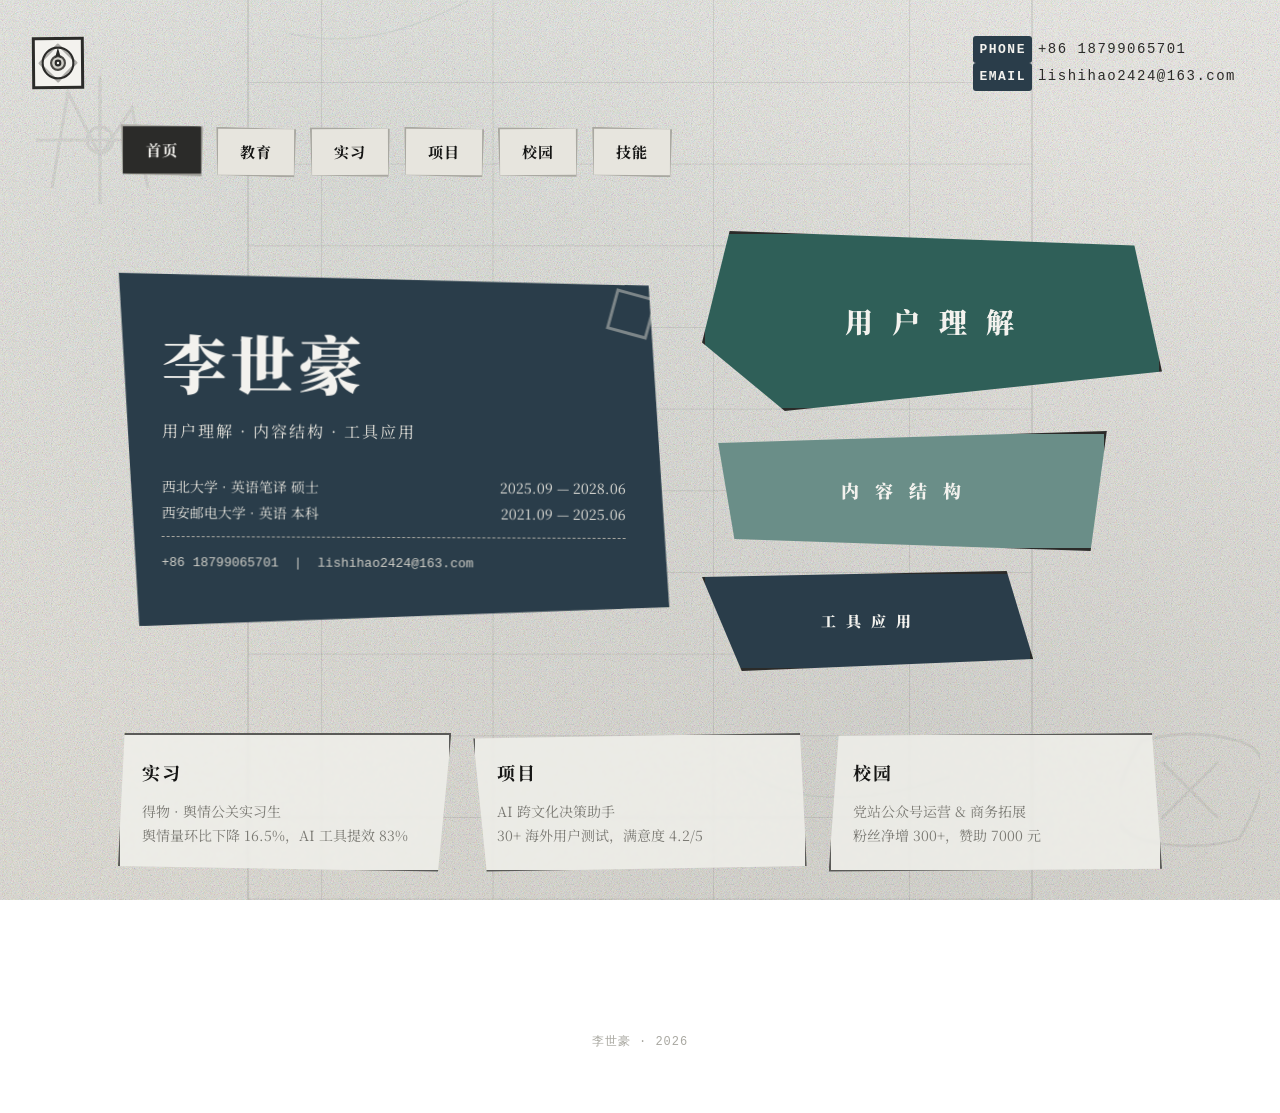
==== index.html @ bf271e4d "更新简历内容：新增得物实习、改进AI项目板块、更新校园经历与技能" ====
﻿<!DOCTYPE html>
<html lang="zh-CN">
<head>
<meta charset="UTF-8">
<meta name="viewport" content="width=device-width, initial-scale=1.0">
<title>李世豪 — 个人主页</title>
<link rel="stylesheet" href="style.css">
</head>
<body>

<!-- 象形文字背景装饰 -->
<svg class="petroglyph-deco top-left" viewBox="0 0 100 100" fill="none" stroke="currentColor" stroke-width="2">
  <path d="M20,80 L30,20 L50,60 L70,30 L80,80" />
  <circle cx="50" cy="50" r="8" />
  <path d="M10,50 L90,50 M50,10 L50,90" />
</svg>
<svg class="petroglyph-deco bottom-right" viewBox="0 0 100 100" fill="none" stroke="currentColor" stroke-width="2">
  <path d="M15,15 Q50,5 85,15 T85,85 Q50,95 15,85 T15,15" />
  <path d="M30,30 L70,70 M70,30 L30,70" />
</svg>

<header class="site-header anim-drift">
  <div class="glyph-mark" title="象形记号" aria-label="eye mark">
    <svg class="eye-mark" viewBox="0 0 52 52" role="img" aria-hidden="true">
      <path d="M26 2 L50 26 L26 50 L2 26 Z" opacity="0.35" />
      <circle cx="26" cy="26" r="20" />
      <g class="eye-follow">
        <circle cx="26" cy="26" r="9" fill="var(--stone-300)" />
        <circle class="pupil" cx="26" cy="26" r="4" fill="var(--stone-700)" />
        <path class="pointer" d="M26 6 L22 20 L26 17 L30 20 Z" />
      </g>
      <circle cx="26" cy="26" r="3" fill="var(--stone-100)" />
    </svg>
  </div>
  <div class="header-contact">
    <div class="hc-row">
      <span class="hc-label">PHONE</span>
      <span class="hc-value" data-copy="+8618799065701">+86 18799065701</span>
    </div>
    <div class="hc-row">
      <span class="hc-label">EMAIL</span>
      <span class="hc-value" data-copy="lishihao2424@163.com">lishihao2424@163.com</span>
    </div>
  </div>
</header>

<div class="page-wrap">
  <nav class="cut-nav">
    <a href="index.html" class="active">首页</a>
    <a href="education.html">教育</a>
    <a href="internship.html">实习</a>
    <a href="projects.html">项目</a>
    <a href="campus.html">校园</a>
    <a href="skills.html">技能</a>
  </nav>

  <section class="hero-block">
    <div class="hero-stone anim-drift-1">
      <h1>李世豪</h1>
      <p class="subtitle">用户理解 · 内容结构 · 工具应用</p>
      <p style="font-size:14px; line-height:1.9; color:var(--stone-200); max-width:520px;">
        <span style="display:flex; justify-content:space-between; gap:16px;">
          <span>西北大学 · 英语笔译 硕士</span>
          <span style="white-space:nowrap;">2025.09 — 2028.06</span>
        </span>
        <span style="display:flex; justify-content:space-between; gap:16px;">
          <span>西安邮电大学 · 英语 本科</span>
          <span style="white-space:nowrap;">2021.09 — 2025.06</span>
        </span>
      </p>
     <div class="contact-strip">
        +86 18799065701 &nbsp;|&nbsp; lishihao2424@163.com
      </div>
    </div>

    <div class="hero-cutouts">
      <div class="cut-figure">用 户 理 解</div>
      <div class="cut-figure small">内 容 结 构</div>
      <div class="cut-figure indigo">工 具 应 用</div>
    </div>
  </section>

  <!-- 概览卡片矩阵 -->
  <div style="display:grid; grid-template-columns: repeat(auto-fill, minmax(260px, 1fr)); gap:22px; margin-bottom:40px;">
    <div class="cut-panel cut-2 anim-drift-3">
      <div style="padding:22px;">
        <h3 style="font-size:18px; margin-bottom:10px; letter-spacing:2px;">实习</h3>
        <p style="font-size:14px; color:var(--stone-500);">得物 · 舆情公关实习生<br>舆情量环比下降 16.5%，AI 工具提效 83%</p>
      </div>
    </div>
    <div class="cut-panel cut-3 anim-drift-4">
      <div style="padding:22px;">
        <h3 style="font-size:18px; margin-bottom:10px; letter-spacing:2px;">项目</h3>
        <p style="font-size:14px; color:var(--stone-500);">AI 跨文化决策助手<br>30+ 海外用户测试，满意度 4.2/5</p>
      </div>
    </div>
    <div class="cut-panel cut-4 anim-drift-5">
      <div style="padding:22px;">
        <h3 style="font-size:18px; margin-bottom:10px; letter-spacing:2px;">校园</h3>
        <p style="font-size:14px; color:var(--stone-500);">党站公众号运营 & 商务拓展<br>粉丝净增 300+，赞助 7000 元</p>
      </div>
    </div>
  </div>
</div>

<footer class="site-footer">
  李世豪 · 2026
</footer>

<script src="script.js"></script>
</body>
</html>
---- style.css ----
/* ============================================================
   Matisse Cut-Out & Petroglyph System — 李世豪个人网站
   ============================================================ */

/* ── 字体与根变量 ── */
@import url('https://fonts.googleapis.com/css2?family=Noto+Serif+SC:wght@400;700;900&display=swap');

:root {
  /* 冷灰档案纸画廊色调 */
  --stone-100: #f3f2ee;
  --stone-200: #e7e5de;
  --stone-300: #d0cfc8;
  --stone-400: #a9a8a1;
  --stone-500: #7b7a74;
  --stone-600: #4b4a46;
  --stone-700: #2b2b29;
  --stone-800: #161615;

  /* 旧照片/印刷点缀 */
  --cut-terracotta: #2f5f58;
  --cut-ochre:     #6a8e88;
  --cut-sap:       #2a3f36;
  --cut-indigo:    #2a3d4a;
  --cut-ink:       #161615;

  --font-serif: 'Noto Serif SC', 'STSong', 'Songti SC', 'SimSun', Georgia, serif;
  --font-mono:  'Courier New', Courier, monospace;
}

* {
  margin: 0;
  padding: 0;
  box-sizing: border-box;
}

html {
  scroll-behavior: auto; /* 禁用平滑滚动，保留手工跳跃感 */
}

body {
  font-family: var(--font-serif);
  background: radial-gradient(ellipse at 30% 20%, rgba(47,95,88,0.06) 0%, transparent 55%),
              radial-gradient(ellipse at 70% 80%, rgba(42,61,74,0.06) 0%, transparent 60%),
              linear-gradient(180deg, var(--stone-100) 0%, var(--stone-200) 100%);
  background-attachment: fixed;
  color: var(--stone-800);
  line-height: 1.75;
  min-height: 100vh;
  overflow-x: hidden;
  position: relative;
}

/* 木纹波浪纹理层 */
body::before {
  content: '';
  position: fixed;
  inset: 0;
  z-index: -1;
  opacity: 0.55;
  background-image: url("data:image/svg+xml,%3Csvg viewBox='0 0 200 200' xmlns='http://www.w3.org/2000/svg'%3E%3Cfilter id='noise'%3E%3CfeTurbulence type='fractalNoise' baseFrequency='0.9' numOctaves='4' stitchTiles='stitch'/%3E%3C/filter%3E%3Crect width='100%25' height='100%25' filter='url(%23noise)'/%3E%3C/svg%3E");
  background-size: 160px 160px;
  pointer-events: none;
  mix-blend-mode: multiply;
}

body::after {
  content: '';
  position: fixed;
  inset: 0;
  z-index: -1;
  opacity: 0.65;
  background-image: url("data:image/svg+xml,%3Csvg xmlns='http://www.w3.org/2000/svg' width='1200' height='1600' viewBox='0 0 1200 1600'%3E%3Cg fill='none' stroke='%23161615' stroke-opacity='0.16'%3E%3Crect x='120' y='180' width='960' height='1240' stroke-width='2'/%3E%3Cpath d='M120 320H1080M120 420H1080M120 520H1080M120 620H1080M120 720H1080M120 820H1080M120 920H1080M120 1020H1080M120 1120H1080M120 1220H1080M120 1320H1080' stroke-width='1'/%3E%3Cpath d='M210 180V1420M420 180V1420M690 180V1420M930 180V1420' stroke-width='1'/%3E%3C/g%3E%3Cg fill='none' stroke='%232f5f58' stroke-opacity='0.10' stroke-width='2'%3E%3Cpath d='M170 260c90 20 160-10 220-40'/%3E%3Cpath d='M720 1160c60 40 140 50 260 10'/%3E%3C/g%3E%3C/svg%3E");
  background-size: min(86vw, 980px) auto;
  background-repeat: no-repeat;
  background-position: 50% 44%;
  backdrop-filter: blur(0.6px) saturate(0.95);
  pointer-events: none;
}

/* ============================================================
   1. 剪纸形状工具类
   ============================================================ */

/* 基础剪纸面板 — 不规则多边形 */
.cut-panel {
  background: rgba(243,242,238,0.78);
  color: var(--stone-800);
  border: 2px solid rgba(22,22,21,0.68);
  backdrop-filter: blur(1.4px);
  position: relative;
  transform: rotate(-0.35deg);
  transition: transform 0.45s cubic-bezier(0.34, 1.56, 0.64, 1),
              box-shadow 0.45s ease;
}

.cut-panel:hover {
  transform: translateY(-3px) scale(1.02);
  box-shadow: 3px 4px 0 rgba(0,0,0,0.25);
}

/* 不同剪纸轮廓 — 使用 clip-path 制造裁剪边缘 */
.cut-1 { clip-path: polygon(0 0, 100% 2%, 98% 100%, 2% 98%); }
.cut-2 { clip-path: polygon(2% 0, 100% 0, 96% 100%, 0 96%); }
.cut-3 { clip-path: polygon(0 4%, 98% 0, 100% 96%, 4% 100%); }
.cut-4 { clip-path: polygon(3% 2%, 97% 0, 100% 98%, 0 100%); }

/* 浅色剪纸（亮色块） */
.cut-dark {
  background: var(--stone-200);
  color: var(--stone-800);
  border-color: var(--stone-500);
}
.cut-dark:hover {
  box-shadow: 3px 4px 0 rgba(0,0,0,0.25);
}

/* 点缀色剪纸 */
.cut-red   { background: var(--cut-terracotta); color: var(--stone-100); border-color: #7a3024; }
.cut-ochre { background: var(--cut-ochre);     color: var(--stone-800); border-color: #8a6f28; }
.cut-sap   { background: var(--cut-sap);       color: var(--stone-100); border-color: #3a522e; }
.cut-indigo{ background: var(--cut-indigo);    color: var(--stone-100); border-color: #1e2f3d; }

/* ============================================================
   2. 手工动画系统（逐帧感，刻意保留瑕疵）
   ============================================================ */

@keyframes gentle-rise {
  0%   { transform: translateY(24px) rotate(-0.6deg); opacity: 0; }
  100% { transform: translateY(0) rotate(0deg); opacity: 1; }
}

@keyframes slow-float {
  0%, 100% { transform: translateY(0) rotate(0deg); }
  50%      { transform: translateY(-6px) rotate(0.3deg); }
}

.anim-drift {
  animation: gentle-rise 0.8s ease both;
}
.anim-drift-1 { animation-delay: 0.08s; }
.anim-drift-2 { animation-delay: 0.18s; }
.anim-drift-3 { animation-delay: 0.30s; }
.anim-drift-4 { animation-delay: 0.44s; }
.anim-drift-5 { animation-delay: 0.58s; }

/* ============================================================
   3. 布局骨架
   ============================================================ */

.site-header {
  padding: 28px 32px;
  display: flex;
  align-items: center;
  justify-content: space-between;
  position: relative;
  z-index: 50;
}

.site-header .glyph-mark {
  width: 52px;
  height: 52px;
  border: 3px solid var(--stone-700);
  background: var(--stone-100);
  display: grid;
  place-items: center;
  font-weight: 900;
  font-size: 22px;
  transform: rotate(-0.5deg);
  flex-shrink: 0;
}

 .site-header .glyph-mark .eye-mark {
  width: 40px;
  height: 40px;
  display: block;
  stroke: var(--stone-700);
  fill: none;
  stroke-width: 2.8;
  stroke-linecap: round;
  stroke-linejoin: round;
 }

 .site-header .glyph-mark .eye-mark .eye-follow {
  transform-origin: 26px 26px;
  transition: transform 0.15s ease-out;
 }

 .site-header .glyph-mark .eye-mark .eye-follow circle {
  stroke: var(--stone-600);
  fill: var(--stone-300);
 }

 .site-header .glyph-mark .eye-mark .eye-follow .pupil {
  fill: var(--cut-terracotta);
  stroke: none;
 }

 .site-header .glyph-mark .eye-mark .eye-follow .pointer {
  fill: var(--stone-700);
  stroke: none;
 }

.site-header .header-contact {
  font-size: 14px;
  text-align: left;
  line-height: 1.8;
  font-weight: 400;
  letter-spacing: 1.5px;
  font-family: var(--font-mono);
  padding: 8px 12px;
  display: inline-block;
}

.site-header .header-contact .hc-row {
  display: flex;
  align-items: baseline;
  gap: 6px;
}

.site-header .header-contact .hc-label {
  font-size: 13px;
  font-weight: 600;
  color: var(--stone-100);
  background: var(--cut-indigo);
  padding: 2px 6px;
  border-radius: 3px;
  flex-shrink: 0;
  letter-spacing: 1.5px;
}

.site-header .header-contact .hc-value {
  position: relative;
  cursor: pointer;
  color: var(--stone-700);
  transition: letter-spacing 0.35s ease, color 0.25s ease;
  letter-spacing: 1.5px;
}

.site-header .header-contact .hc-value:hover {
  letter-spacing: 2.5px;
  color: var(--stone-800);
}

/* underline animation */
.site-header .header-contact .hc-value::after {
  content: '';
  position: absolute;
  left: 0;
  bottom: -2px;
  width: 100%;
  height: 1px;
  background: var(--stone-600);
  transform: scaleX(0);
  transform-origin: left;
  transition: transform 0.35s ease;
}

.site-header .header-contact .hc-value:hover::after {
  transform: scaleX(1);
}

/* tooltip */
.site-header .header-contact .hc-value::before {
  content: 'Click to copy';
  position: absolute;
  left: 50%;
  bottom: calc(100% + 6px);
  transform: translateX(-50%) translateY(4px);
  background: var(--stone-800);
  color: var(--stone-100);
  font-size: 11px;
  letter-spacing: 0.5px;
  padding: 4px 8px;
  border-radius: 3px;
  white-space: nowrap;
  opacity: 0;
  pointer-events: none;
  transition: opacity 0.2s ease, transform 0.2s ease;
}

.site-header .header-contact .hc-value:hover::before {
  opacity: 1;
  transform: translateX(-50%) translateY(0);
}

.site-header .header-contact .hc-value.copied::before {
  content: 'Copied!';
}

/* 主内容容器 */
.page-wrap {
  max-width: 1100px;
  margin: 0 auto;
  padding: 0 28px 80px;
}

/* 剪纸导航带 */
.cut-nav {
  display: flex;
  flex-wrap: wrap;
  gap: 14px;
  margin-bottom: 40px;
  padding: 0 4px;
}

.cut-nav a {
  display: inline-block;
  padding: 10px 22px;
  text-decoration: none;
  font-size: 15px;
  font-weight: 700;
  letter-spacing: 1px;
  color: var(--stone-800);
  background: var(--stone-200);
  border: 2px solid var(--stone-400);
  position: relative;
  transform: rotate(-0.4deg);
  transition: transform 0.3s ease, background 0.3s ease, color 0.3s ease;
  clip-path: polygon(0 0, 100% 4%, 98% 100%, 2% 96%);
}

.cut-nav a:nth-child(2) { transform: rotate(0.3deg); }
.cut-nav a:nth-child(3) { transform: rotate(-0.25deg); }
.cut-nav a:nth-child(4) { transform: rotate(0.4deg); }
.cut-nav a:nth-child(5) { transform: rotate(-0.35deg); }
.cut-nav a:nth-child(6) { transform: rotate(0.2deg); }

.cut-nav a:hover,
.cut-nav a.active {
  background: var(--stone-700);
  color: var(--stone-100);
  transform: rotate(0deg) translateY(-2px) scale(1.03);
  box-shadow: 3px 4px 0 rgba(0,0,0,0.25);
}

/* ============================================================
   4. 首页封面（石刻巨像 + 剪纸飘带）
   ============================================================ */

.hero-block {
  display: grid;
  grid-template-columns: 1.2fr 1fr;
  gap: 32px;
  align-items: center;
  min-height: 52vh;
  margin-bottom: 48px;
}

.hero-stone {
  background: var(--cut-indigo);
  color: var(--stone-100);
  padding: 52px 44px;
  position: relative;
  clip-path: polygon(0 0, 96% 3%, 100% 94%, 4% 100%);
  transform: rotate(0.25deg);
}

.hero-stone::after {
  content: '';
  position: absolute;
  top: 18px; right: 18px;
  width: 36px; height: 36px;
  border: 3px solid var(--stone-300);
  opacity: 0.5;
  transform: rotate(15deg);
  pointer-events: none;
}

.hero-stone h1 {
  font-size: clamp(38px, 5.5vw, 64px);
  font-weight: 900;
  line-height: 1.15;
  letter-spacing: 4px;
  margin-bottom: 18px;
}

.hero-stone .subtitle {
  font-size: 16px;
  color: var(--stone-200);
  letter-spacing: 2px;
  margin-bottom: 28px;
}

.hero-stone .contact-strip {
  font-family: var(--font-mono);
  font-size: 13px;
  color: var(--stone-300);
  line-height: 1.8;
  border-top: 1px dashed var(--stone-400);
  padding-top: 14px;
  margin-top: 10px;
}

/* 右侧剪纸肖像区 */
.hero-cutouts {
  display: flex;
  flex-direction: column;
  gap: 20px;
  align-items: flex-start;
}

.cut-figure {
  width: 100%;
  height: 180px;
  background: var(--cut-terracotta);
  clip-path: polygon(6% 0, 94% 8%, 100% 78%, 18% 100%, 0 62%);
  display: flex;
  align-items: center;
  justify-content: center;
  color: var(--stone-100);
  font-size: 28px;
  font-weight: 900;
  letter-spacing: 6px;
  transform: rotate(-0.4deg);
  border: 3px solid var(--stone-700);
  animation: gentle-rise 0.8s ease 0.2s both;
}

.cut-figure.small {
  height: 120px;
  width: 88%;
  background: var(--cut-ochre);
  clip-path: polygon(4% 10%, 100% 0, 96% 100%, 8% 90%);
  font-size: 18px;
  transform: rotate(0.3deg);
  animation-delay: 0.4s;
}

.cut-figure.indigo {
  height: 100px;
  width: 72%;
  background: var(--cut-indigo);
  clip-path: polygon(0 6%, 92% 0, 100% 88%, 12% 100%);
  font-size: 15px;
  letter-spacing: 3px;
  transform: rotate(-0.2deg);
  animation-delay: 0.6s;
}

/* ============================================================
   5. 板块通用排版
   ============================================================ */

.section-title {
  display: inline-block;
  font-size: clamp(26px, 3.5vw, 38px);
  font-weight: 900;
  letter-spacing: 3px;
  color: var(--stone-800);
  margin-bottom: 28px;
  padding: 8px 20px;
  background: rgba(231,229,222,0.86);
  border: 3px solid rgba(22,22,21,0.72);
  transform: none;
  position: relative;
}

.section-title::before {
  content: '';
  position: absolute;
  top: -10px; left: 18px;
  width: 14px; height: 14px;
  background: var(--cut-terracotta);
  border: 2px solid var(--stone-400);
  transform: rotate(18deg);
}

.timeline {
  display: grid;
  grid-template-columns: 140px 1fr;
  gap: 24px;
  margin-bottom: 36px;
  align-items: start;
}

@media (max-width: 640px) {
  .timeline {
    grid-template-columns: 1fr;
    gap: 10px;
  }
}

.time-stone {
  background: rgba(231,229,222,0.86);
  color: var(--stone-800);
  border: 2px solid rgba(22,22,21,0.6);
  padding: 10px 16px;
  font-family: var(--font-mono);
  font-size: 13px;
  text-align: center;
  line-height: 1.4;
  clip-path: polygon(4% 0, 100% 4%, 96% 100%, 0 96%);
  transform: rotate(-0.3deg);
  white-space: pre-line;
}

.time-stone .range {
  font-size: 12px;
  color: var(--stone-600);
  margin-top: 4px;
  display: block;
}

.card-body {
  background: rgba(243,242,238,0.82);
  border: 2px solid rgba(22,22,21,0.62);
  backdrop-filter: blur(1.6px);
  padding: 24px 28px;
  clip-path: polygon(0 1%, 98% 0, 100% 98%, 2% 100%);
  transform: rotate(0.2deg);
  position: relative;
}

.card-body h3 {
  font-size: 20px;
  font-weight: 700;
  margin-bottom: 6px;
  letter-spacing: 1px;
  color: var(--stone-800);
}

.card-body .meta {
  font-size: 13px;
  color: var(--stone-500);
  font-family: var(--font-mono);
  margin-bottom: 14px;
  display: block;
}

.card-body p,
.card-body li {
  font-size: 15px;
  color: var(--stone-600);
  margin-bottom: 10px;
}

.card-body ul {
  list-style: none;
  padding-left: 0;
}

.card-body li {
  position: relative;
  padding-left: 18px;
}

.card-body li::before {
  content: '◢';
  position: absolute;
  left: 0;
  top: 1px;
  color: var(--cut-terracotta);
  font-size: 11px;
  transform: rotate(12deg);
}

/* 高亮块 */
.impact-strip {
  display: inline-block;
  background: var(--cut-ochre);
  color: var(--stone-100);
  padding: 4px 10px;
  font-size: 13px;
  font-weight: 700;
  border: 2px solid rgba(22,22,21,0.58);
  transform: rotate(-0.35deg);
  margin-top: 8px;
}

/* ============================================================
   6. 技能页特殊组件
   ============================================================ */

.skill-grid {
  display: grid;
  grid-template-columns: repeat(auto-fill, minmax(220px, 1fr));
  gap: 18px;
  margin-top: 10px;
}

.skill-chip {
  background: rgba(243,242,238,0.78);
  color: var(--stone-800);
  border: 2px solid rgba(22,22,21,0.62);
  backdrop-filter: blur(1.2px);
  padding: 14px 18px;
  font-size: 14px;
  font-weight: 700;
  text-align: center;
  clip-path: polygon(0 4%, 96% 0, 100% 96%, 4% 100%);
  transform: rotate(-0.5deg);
  transition: transform 0.3s cubic-bezier(0.34, 1.56, 0.64, 1),
              box-shadow 0.3s ease;
  cursor: default;
}

.skill-chip:nth-child(even) { transform: rotate(0.4deg); }

.skill-chip:hover {
  transform: translateY(-2px) scale(1.03);
  box-shadow: 3px 4px 0 rgba(0,0,0,0.25);
}

/* ============================================================
   7. 页脚与装饰
   ============================================================ */

.site-footer {
  text-align: center;
  padding: 40px 20px 60px;
  font-size: 12px;
  color: var(--stone-400);
  font-family: var(--font-mono);
  letter-spacing: 1px;
}

/* 象形文字装饰SVG容器 */
.petroglyph-deco {
  position: fixed;
  z-index: 0;
  opacity: 0.06;
  pointer-events: none;
}

.petroglyph-deco {
  animation: slow-float 8s ease-in-out infinite;
}
.petroglyph-deco.top-left  { top: 60px;  left: 20px;  width: 160px; height: 160px; animation-delay: 0s; }
.petroglyph-deco.bottom-right { bottom: 40px; right: 20px; width: 140px; height: 140px; animation-delay: -4s; }

/* ============================================================
   8. 响应式
   ============================================================ */

@media (max-width: 860px) {
  .hero-block {
    grid-template-columns: 1fr;
    min-height: auto;
  }
  .hero-cutouts {
    flex-direction: row;
    flex-wrap: wrap;
  }
  .cut-figure,
  .cut-figure.small,
  .cut-figure.indigo {
    width: 100%;
    height: 100px;
  }
  .site-header {
    flex-direction: column;
    align-items: flex-start;
    gap: 12px;
  }
  .site-header .header-contact {
    text-align: left;
  }
  .cut-nav a {
    font-size: 13px;
    padding: 8px 14px;
  }
}
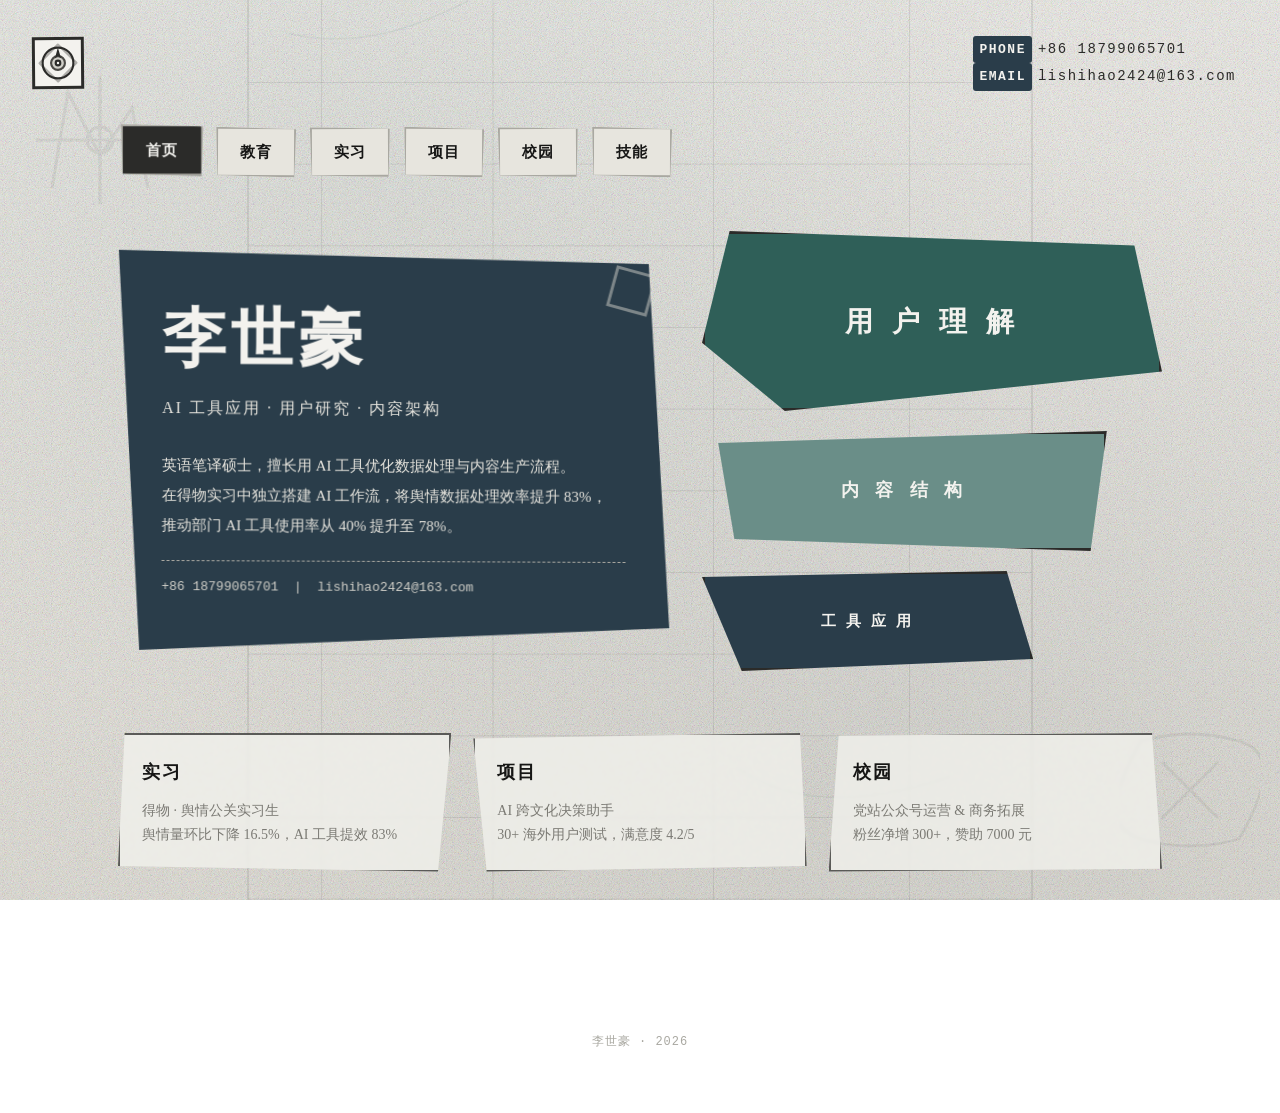
==== commit dd1e25e6: "优化首页首屏AI信号、替换字体方案、新增AI工作流可视化、加速页面跳转、移动端适配" ====
--- a/index.html
+++ b/index.html
@@ -57,16 +57,11 @@
   <section class="hero-block">
     <div class="hero-stone anim-drift-1">
       <h1>李世豪</h1>
-      <p class="subtitle">用户理解 · 内容结构 · 工具应用</p>
-      <p style="font-size:14px; line-height:1.9; color:var(--stone-200); max-width:520px;">
-        <span style="display:flex; justify-content:space-between; gap:16px;">
-          <span>西北大学 · 英语笔译 硕士</span>
-          <span style="white-space:nowrap;">2025.09 — 2028.06</span>
-        </span>
-        <span style="display:flex; justify-content:space-between; gap:16px;">
-          <span>西安邮电大学 · 英语 本科</span>
-          <span style="white-space:nowrap;">2021.09 — 2025.06</span>
-        </span>
+      <p class="subtitle">AI 工具应用 · 用户研究 · 内容架构</p>
+      <p class="hero-intro">
+        英语笔译硕士，擅长用 AI 工具优化数据处理与内容生产流程。<br>
+        在得物实习中独立搭建 AI 工作流，将舆情数据处理效率提升 83%，<br>
+        推动部门 AI 工具使用率从 40% 提升至 78%。
       </p>
      <div class="contact-strip">
         +86 18799065701 &nbsp;|&nbsp; lishihao2424@163.com
@@ -110,3 +105,4 @@
 <script src="script.js"></script>
 </body>
 </html>
+
--- a/style.css
+++ b/style.css
@@ -1,9 +1,8 @@
-/* ============================================================
+﻿/* ============================================================
    Matisse Cut-Out & Petroglyph System — 李世豪个人网站
    ============================================================ */
 
 /* ── 字体与根变量 ── */
-@import url('https://fonts.googleapis.com/css2?family=Noto+Serif+SC:wght@400;700;900&display=swap');
 
 :root {
   /* 冷灰档案纸画廊色调 */
@@ -23,7 +22,8 @@
   --cut-indigo:    #2a3d4a;
   --cut-ink:       #161615;
 
-  --font-serif: 'Noto Serif SC', 'STSong', 'Songti SC', 'SimSun', Georgia, serif;
+  --font-serif: 'Songti SC', 'STSong', 'SimSun', Georgia, serif;
+  --font-display: 'STKaiti', 'KaiTi', 'Songti SC', 'STSong', 'SimSun', Georgia, serif;
   --font-mono:  'Courier New', Courier, monospace;
 }
 
@@ -367,6 +367,7 @@
 }
 
 .hero-stone h1 {
+  font-family: var(--font-display);
   font-size: clamp(38px, 5.5vw, 64px);
   font-weight: 900;
   line-height: 1.15;
@@ -379,6 +380,14 @@
   color: var(--stone-200);
   letter-spacing: 2px;
   margin-bottom: 28px;
+}
+
+.hero-stone .hero-intro {
+  font-size: 15px;
+  line-height: 2;
+  color: var(--stone-200);
+  max-width: 520px;
+  margin-bottom: 20px;
 }
 
 .hero-stone .contact-strip {
@@ -408,6 +417,7 @@
   align-items: center;
   justify-content: center;
   color: var(--stone-100);
+  font-family: var(--font-display);
   font-size: 28px;
   font-weight: 900;
   letter-spacing: 6px;
@@ -443,6 +453,7 @@
 
 .section-title {
   display: inline-block;
+  font-family: var(--font-display);
   font-size: clamp(26px, 3.5vw, 38px);
   font-weight: 900;
   letter-spacing: 3px;
@@ -628,6 +639,77 @@
 .petroglyph-deco.top-left  { top: 60px;  left: 20px;  width: 160px; height: 160px; animation-delay: 0s; }
 .petroglyph-deco.bottom-right { bottom: 40px; right: 20px; width: 140px; height: 140px; animation-delay: -4s; }
 
+
+/* ============================================================
+   AI 工作流可视化
+   ============================================================ */
+
+.ai-workflow {
+  margin-top: 24px;
+  padding: 20px;
+  border: 2px dashed var(--stone-400);
+  background: rgba(47,95,88,0.04);
+  border-radius: 2px;
+}
+
+.ai-workflow .workflow-label {
+  font-family: var(--font-mono);
+  font-size: 12px;
+  letter-spacing: 2px;
+  color: var(--cut-terracotta);
+  margin-bottom: 16px;
+  font-weight: 700;
+}
+
+.ai-workflow .flow-chart {
+  display: flex;
+  flex-direction: column;
+  align-items: center;
+  gap: 2px;
+}
+
+.ai-workflow .flow-node {
+  width: 100%;
+  max-width: 360px;
+  padding: 10px 16px;
+  border: 2px solid var(--stone-400);
+  background: var(--stone-100);
+  text-align: center;
+}
+
+.ai-workflow .flow-node.skill {
+  border-color: var(--cut-terracotta);
+  background: rgba(47,95,88,0.08);
+}
+
+.ai-workflow .flow-node.result {
+  border-color: var(--cut-indigo);
+  background: var(--cut-indigo);
+  color: var(--stone-100);
+}
+
+.ai-workflow .flow-node.result .flow-node-desc {
+  color: var(--stone-300);
+}
+
+.ai-workflow .flow-node-title {
+  font-size: 14px;
+  font-weight: 700;
+  letter-spacing: 1px;
+}
+
+.ai-workflow .flow-node-desc {
+  font-size: 12px;
+  color: var(--stone-500);
+  margin-top: 2px;
+}
+
+.ai-workflow .flow-arrow {
+  font-size: 18px;
+  color: var(--stone-400);
+  line-height: 1;
+}
+
 /* ============================================================
    8. 响应式
    ============================================================ */
@@ -638,8 +720,7 @@
     min-height: auto;
   }
   .hero-cutouts {
-    flex-direction: row;
-    flex-wrap: wrap;
+    display: none;
   }
   .cut-figure,
   .cut-figure.small,
@@ -660,3 +741,4 @@
     padding: 8px 14px;
   }
 }
+
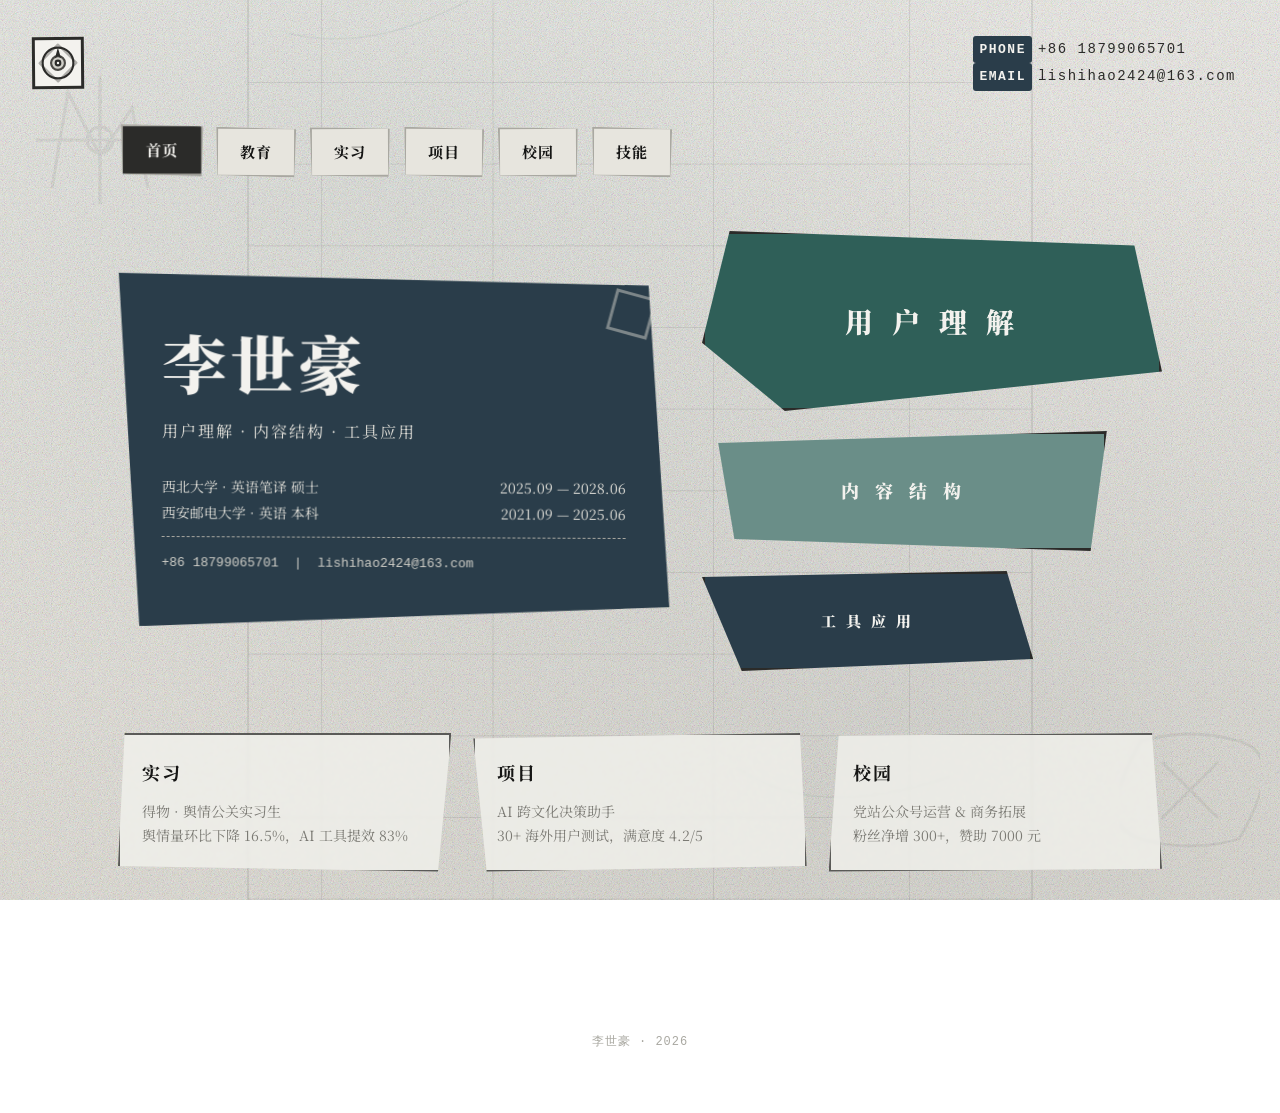
==== commit 88dba717: "还原字体为Noto Serif SC，移除AI工作流可视化，恢复首页原始内容" ====
--- a/index.html
+++ b/index.html
@@ -57,11 +57,16 @@
   <section class="hero-block">
     <div class="hero-stone anim-drift-1">
       <h1>李世豪</h1>
-      <p class="subtitle">AI 工具应用 · 用户研究 · 内容架构</p>
-      <p class="hero-intro">
-        英语笔译硕士，擅长用 AI 工具优化数据处理与内容生产流程。<br>
-        在得物实习中独立搭建 AI 工作流，将舆情数据处理效率提升 83%，<br>
-        推动部门 AI 工具使用率从 40% 提升至 78%。
+      <p class="subtitle">用户理解 · 内容结构 · 工具应用</p>
+      <p style="font-size:14px; line-height:1.9; color:var(--stone-200); max-width:520px;">
+        <span style="display:flex; justify-content:space-between; gap:16px;">
+          <span>西北大学 · 英语笔译 硕士</span>
+          <span style="white-space:nowrap;">2025.09 — 2028.06</span>
+        </span>
+        <span style="display:flex; justify-content:space-between; gap:16px;">
+          <span>西安邮电大学 · 英语 本科</span>
+          <span style="white-space:nowrap;">2021.09 — 2025.06</span>
+        </span>
       </p>
      <div class="contact-strip">
         +86 18799065701 &nbsp;|&nbsp; lishihao2424@163.com
@@ -106,3 +111,4 @@
 </body>
 </html>
 
+
--- a/style.css
+++ b/style.css
@@ -3,6 +3,7 @@
    ============================================================ */
 
 /* ── 字体与根变量 ── */
+@import url('https://fonts.googleapis.com/css2?family=Noto+Serif+SC:wght@400;700;900&display=swap');
 
 :root {
   /* 冷灰档案纸画廊色调 */
@@ -22,8 +23,7 @@
   --cut-indigo:    #2a3d4a;
   --cut-ink:       #161615;
 
-  --font-serif: 'Songti SC', 'STSong', 'SimSun', Georgia, serif;
-  --font-display: 'STKaiti', 'KaiTi', 'Songti SC', 'STSong', 'SimSun', Georgia, serif;
+  --font-serif: 'Noto Serif SC', 'STSong', 'Songti SC', 'SimSun', Georgia, serif;
   --font-mono:  'Courier New', Courier, monospace;
 }
 
@@ -367,7 +367,6 @@
 }
 
 .hero-stone h1 {
-  font-family: var(--font-display);
   font-size: clamp(38px, 5.5vw, 64px);
   font-weight: 900;
   line-height: 1.15;
@@ -382,13 +381,6 @@
   margin-bottom: 28px;
 }
 
-.hero-stone .hero-intro {
-  font-size: 15px;
-  line-height: 2;
-  color: var(--stone-200);
-  max-width: 520px;
-  margin-bottom: 20px;
-}
 
 .hero-stone .contact-strip {
   font-family: var(--font-mono);
@@ -417,7 +409,6 @@
   align-items: center;
   justify-content: center;
   color: var(--stone-100);
-  font-family: var(--font-display);
   font-size: 28px;
   font-weight: 900;
   letter-spacing: 6px;
@@ -453,7 +444,6 @@
 
 .section-title {
   display: inline-block;
-  font-family: var(--font-display);
   font-size: clamp(26px, 3.5vw, 38px);
   font-weight: 900;
   letter-spacing: 3px;
@@ -640,75 +630,6 @@
 .petroglyph-deco.bottom-right { bottom: 40px; right: 20px; width: 140px; height: 140px; animation-delay: -4s; }
 
 
-/* ============================================================
-   AI 工作流可视化
-   ============================================================ */
-
-.ai-workflow {
-  margin-top: 24px;
-  padding: 20px;
-  border: 2px dashed var(--stone-400);
-  background: rgba(47,95,88,0.04);
-  border-radius: 2px;
-}
-
-.ai-workflow .workflow-label {
-  font-family: var(--font-mono);
-  font-size: 12px;
-  letter-spacing: 2px;
-  color: var(--cut-terracotta);
-  margin-bottom: 16px;
-  font-weight: 700;
-}
-
-.ai-workflow .flow-chart {
-  display: flex;
-  flex-direction: column;
-  align-items: center;
-  gap: 2px;
-}
-
-.ai-workflow .flow-node {
-  width: 100%;
-  max-width: 360px;
-  padding: 10px 16px;
-  border: 2px solid var(--stone-400);
-  background: var(--stone-100);
-  text-align: center;
-}
-
-.ai-workflow .flow-node.skill {
-  border-color: var(--cut-terracotta);
-  background: rgba(47,95,88,0.08);
-}
-
-.ai-workflow .flow-node.result {
-  border-color: var(--cut-indigo);
-  background: var(--cut-indigo);
-  color: var(--stone-100);
-}
-
-.ai-workflow .flow-node.result .flow-node-desc {
-  color: var(--stone-300);
-}
-
-.ai-workflow .flow-node-title {
-  font-size: 14px;
-  font-weight: 700;
-  letter-spacing: 1px;
-}
-
-.ai-workflow .flow-node-desc {
-  font-size: 12px;
-  color: var(--stone-500);
-  margin-top: 2px;
-}
-
-.ai-workflow .flow-arrow {
-  font-size: 18px;
-  color: var(--stone-400);
-  line-height: 1;
-}
 
 /* ============================================================
    8. 响应式
@@ -742,3 +663,5 @@
   }
 }
 
+
+
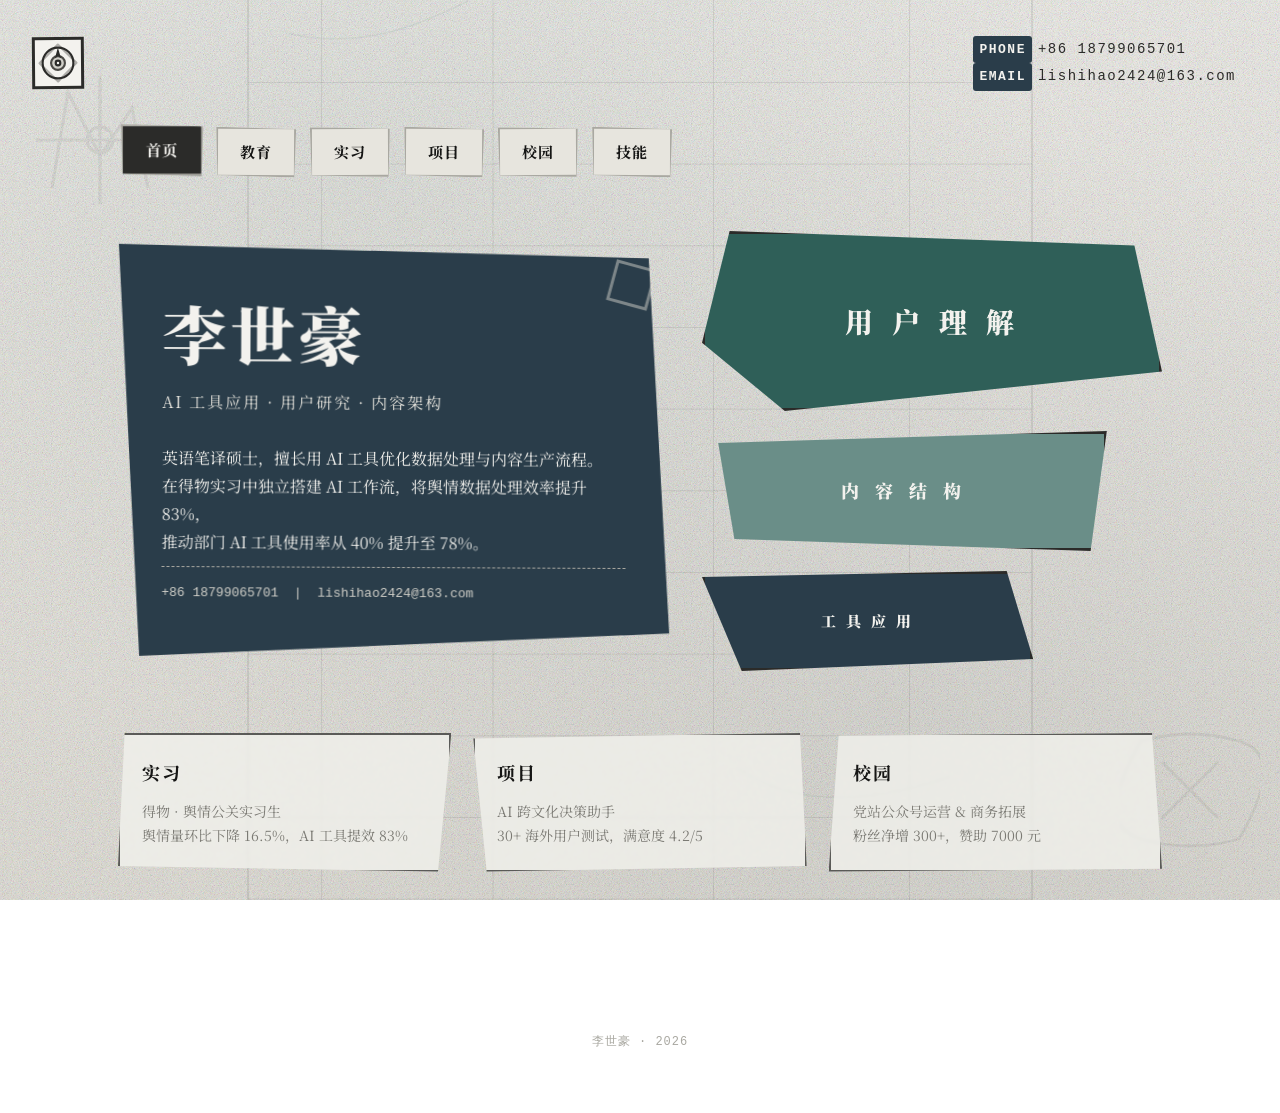
==== commit 0c7190d5: "首页hero区替换为价值主张，技能页移除机器学习算法逻辑" ====
--- a/index.html
+++ b/index.html
@@ -57,16 +57,11 @@
   <section class="hero-block">
     <div class="hero-stone anim-drift-1">
       <h1>李世豪</h1>
-      <p class="subtitle">用户理解 · 内容结构 · 工具应用</p>
-      <p style="font-size:14px; line-height:1.9; color:var(--stone-200); max-width:520px;">
-        <span style="display:flex; justify-content:space-between; gap:16px;">
-          <span>西北大学 · 英语笔译 硕士</span>
-          <span style="white-space:nowrap;">2025.09 — 2028.06</span>
-        </span>
-        <span style="display:flex; justify-content:space-between; gap:16px;">
-          <span>西安邮电大学 · 英语 本科</span>
-          <span style="white-space:nowrap;">2021.09 — 2025.06</span>
-        </span>
+      <p class="subtitle">AI 工具应用 · 用户研究 · 内容架构</p>
+      <p class="hero-intro">
+        英语笔译硕士，擅长用 AI 工具优化数据处理与内容生产流程。<br>
+        在得物实习中独立搭建 AI 工作流，将舆情数据处理效率提升 83%，<br>
+        推动部门 AI 工具使用率从 40% 提升至 78%。
       </p>
      <div class="contact-strip">
         +86 18799065701 &nbsp;|&nbsp; lishihao2424@163.com
@@ -112,3 +107,4 @@
 </html>
 
 
+
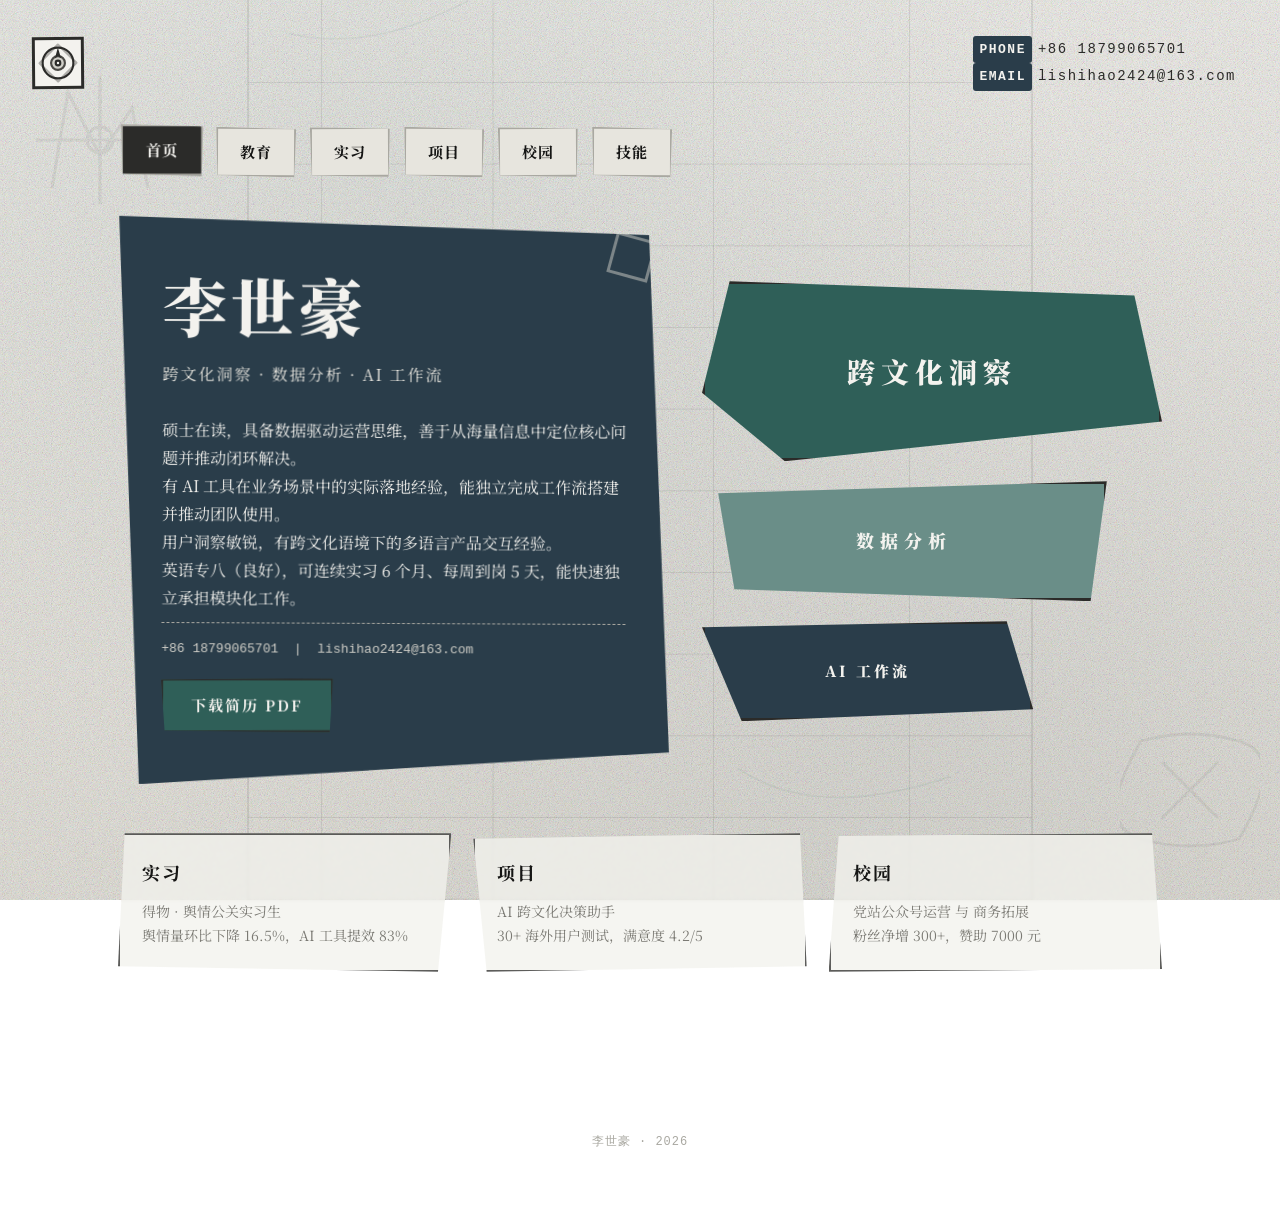
==== commit ac66db0d: "fix: 修复乱码、标点格式、CET4改CET6、hero文案、教育页、简历按钮" ====
--- a/index.html
+++ b/index.html
@@ -57,21 +57,23 @@
   <section class="hero-block">
     <div class="hero-stone anim-drift-1">
       <h1>李世豪</h1>
-      <p class="subtitle">AI 工具应用 · 用户研究 · 内容架构</p>
+      <p class="subtitle">跨文化洞察 · 数据分析 · AI 工作流</p>
       <p class="hero-intro">
-        英语笔译硕士，擅长用 AI 工具优化数据处理与内容生产流程。<br>
-        在得物实习中独立搭建 AI 工作流，将舆情数据处理效率提升 83%，<br>
-        推动部门 AI 工具使用率从 40% 提升至 78%。
+        硕士在读，具备数据驱动运营思维，善于从海量信息中定位核心问题并推动闭环解决。<br>
+        有 AI 工具在业务场景中的实际落地经验，能独立完成工作流搭建并推动团队使用。<br>
+        用户洞察敏锐，有跨文化语境下的多语言产品交互经验。<br>
+        英语专八（良好），可连续实习 6 个月、每周到岗 5 天，能快速独立承担模块化工作。
       </p>
-     <div class="contact-strip">
+      <div class="contact-strip">
         +86 18799065701 &nbsp;|&nbsp; lishihao2424@163.com
       </div>
+      <a href="李世豪-简历.pdf" class="resume-btn" download>下载简历 PDF</a>
     </div>
 
     <div class="hero-cutouts">
-      <div class="cut-figure">用 户 理 解</div>
-      <div class="cut-figure small">内 容 结 构</div>
-      <div class="cut-figure indigo">工 具 应 用</div>
+      <div class="cut-figure">跨文化洞察</div>
+      <div class="cut-figure small">数据分析</div>
+      <div class="cut-figure indigo">AI 工作流</div>
     </div>
   </section>
 
@@ -92,7 +94,7 @@
     <div class="cut-panel cut-4 anim-drift-5">
       <div style="padding:22px;">
         <h3 style="font-size:18px; margin-bottom:10px; letter-spacing:2px;">校园</h3>
-        <p style="font-size:14px; color:var(--stone-500);">党站公众号运营 & 商务拓展<br>粉丝净增 300+，赞助 7000 元</p>
+        <p style="font-size:14px; color:var(--stone-500);">党站公众号运营 与 商务拓展<br>粉丝净增 300+，赞助 7000 元</p>
       </div>
     </div>
   </div>
--- a/style.css
+++ b/style.css
@@ -665,3 +665,28 @@
 
 
 
+
+/* ============================================================
+   9. 简历下载按钮
+   ============================================================ */
+
+.resume-btn {
+  display: inline-block;
+  margin-top: 18px;
+  padding: 12px 28px;
+  font-family: var(--font-serif);
+  font-size: 15px;
+  font-weight: 700;
+  letter-spacing: 2px;
+  color: var(--stone-100);
+  background: var(--cut-terracotta);
+  border: 2px solid var(--stone-700);
+  text-decoration: none;
+  clip-path: polygon(0 2%, 100% 0, 98% 100%, 2% 96%);
+  transform: rotate(-0.3deg);
+  transition: transform 0.3s ease, box-shadow 0.3s ease;
+}
+.resume-btn:hover {
+  transform: translateY(-2px) scale(1.03);
+  box-shadow: 3px 4px 0 rgba(0,0,0,0.25);
+}
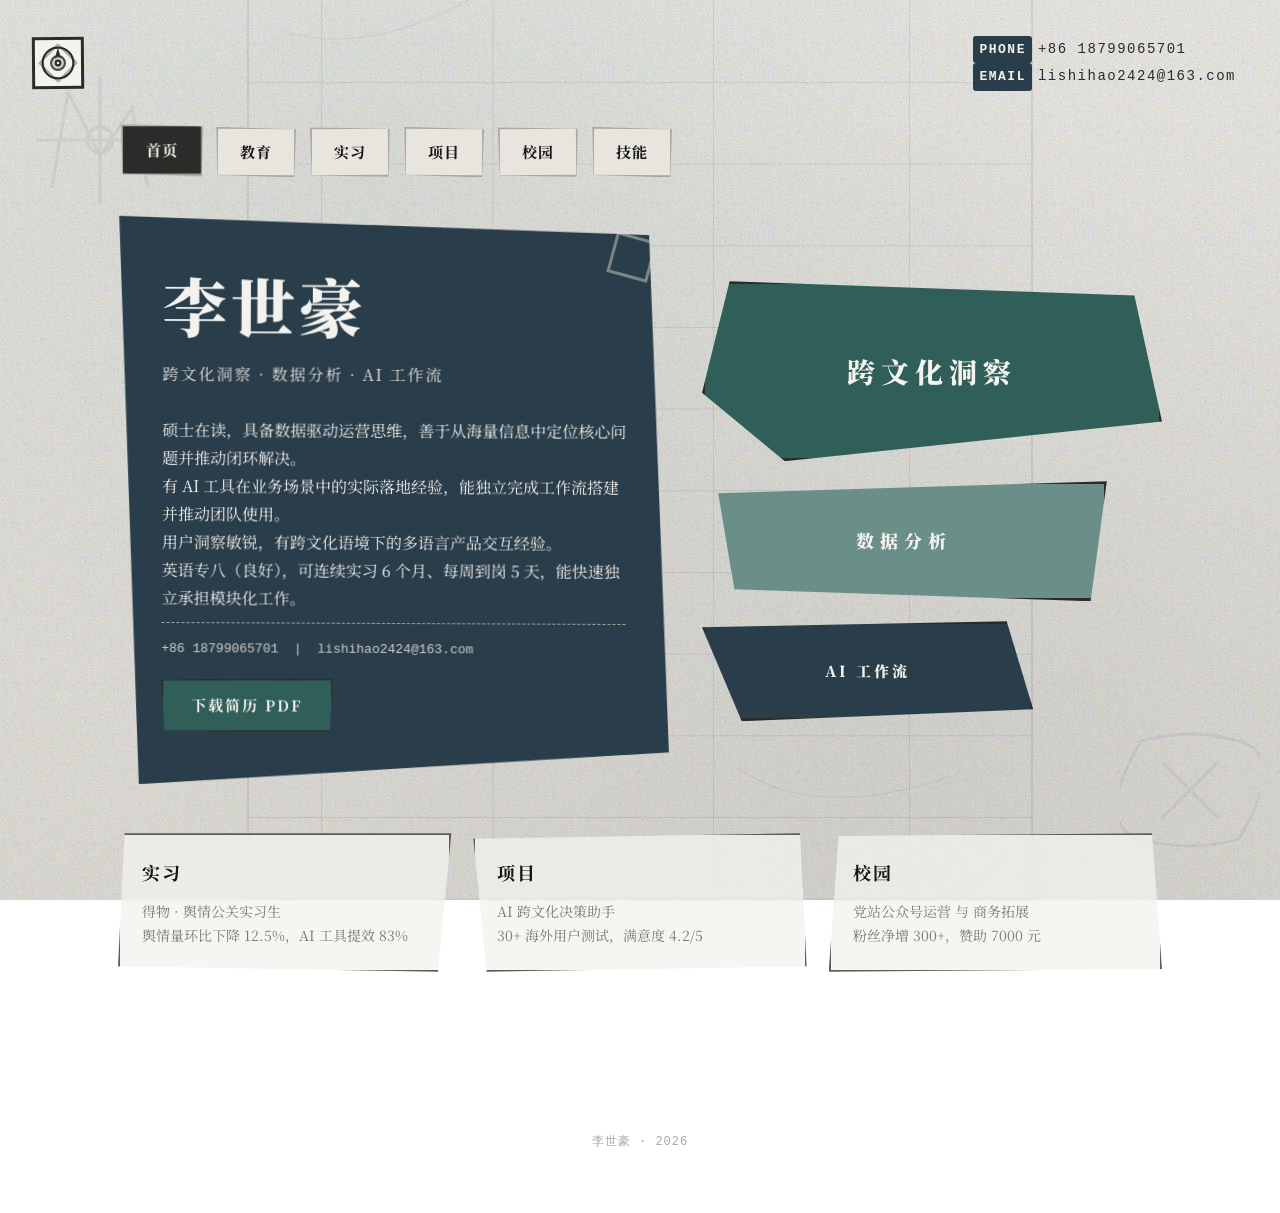
==== commit 4284995b: "fix: 舆情量环比下降 16.5% 改为 12.5%" ====
--- a/index.html
+++ b/index.html
@@ -82,7 +82,7 @@
     <div class="cut-panel cut-2 anim-drift-3">
       <div style="padding:22px;">
         <h3 style="font-size:18px; margin-bottom:10px; letter-spacing:2px;">实习</h3>
-        <p style="font-size:14px; color:var(--stone-500);">得物 · 舆情公关实习生<br>舆情量环比下降 16.5%，AI 工具提效 83%</p>
+        <p style="font-size:14px; color:var(--stone-500);">得物 · 舆情公关实习生<br>舆情量环比下降 12.5%，AI 工具提效 83%</p>
       </div>
     </div>
     <div class="cut-panel cut-3 anim-drift-4">
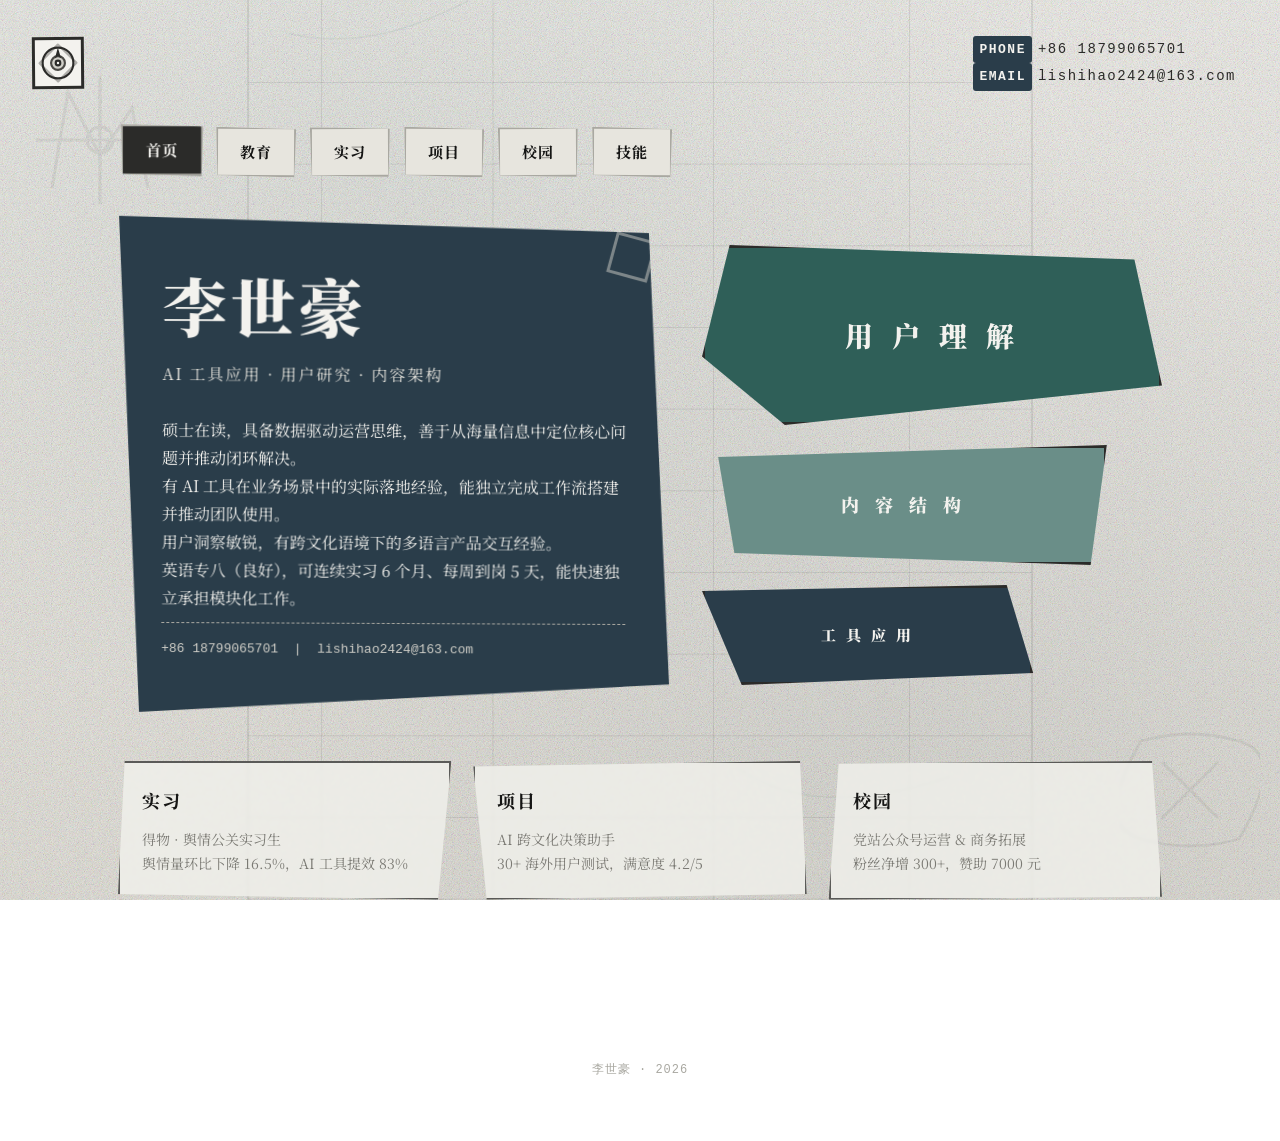
==== commit 53232457: "更新hero-intro个人简介，项目满意度4.2改4.4" ====
--- a/index.html
+++ b/index.html
@@ -57,23 +57,22 @@
   <section class="hero-block">
     <div class="hero-stone anim-drift-1">
       <h1>李世豪</h1>
-      <p class="subtitle">跨文化洞察 · 数据分析 · AI 工作流</p>
+      <p class="subtitle">AI 工具应用 · 用户研究 · 内容架构</p>
       <p class="hero-intro">
         硕士在读，具备数据驱动运营思维，善于从海量信息中定位核心问题并推动闭环解决。<br>
         有 AI 工具在业务场景中的实际落地经验，能独立完成工作流搭建并推动团队使用。<br>
         用户洞察敏锐，有跨文化语境下的多语言产品交互经验。<br>
         英语专八（良好），可连续实习 6 个月、每周到岗 5 天，能快速独立承担模块化工作。
       </p>
-      <div class="contact-strip">
+     <div class="contact-strip">
         +86 18799065701 &nbsp;|&nbsp; lishihao2424@163.com
       </div>
-      <a href="李世豪-简历.pdf" class="resume-btn" download>下载简历 PDF</a>
     </div>
 
     <div class="hero-cutouts">
-      <div class="cut-figure">跨文化洞察</div>
-      <div class="cut-figure small">数据分析</div>
-      <div class="cut-figure indigo">AI 工作流</div>
+      <div class="cut-figure">用 户 理 解</div>
+      <div class="cut-figure small">内 容 结 构</div>
+      <div class="cut-figure indigo">工 具 应 用</div>
     </div>
   </section>
 
@@ -82,7 +81,7 @@
     <div class="cut-panel cut-2 anim-drift-3">
       <div style="padding:22px;">
         <h3 style="font-size:18px; margin-bottom:10px; letter-spacing:2px;">实习</h3>
-        <p style="font-size:14px; color:var(--stone-500);">得物 · 舆情公关实习生<br>舆情量环比下降 12.5%，AI 工具提效 83%</p>
+        <p style="font-size:14px; color:var(--stone-500);">得物 · 舆情公关实习生<br>舆情量环比下降 16.5%，AI 工具提效 83%</p>
       </div>
     </div>
     <div class="cut-panel cut-3 anim-drift-4">
@@ -94,7 +93,7 @@
     <div class="cut-panel cut-4 anim-drift-5">
       <div style="padding:22px;">
         <h3 style="font-size:18px; margin-bottom:10px; letter-spacing:2px;">校园</h3>
-        <p style="font-size:14px; color:var(--stone-500);">党站公众号运营 与 商务拓展<br>粉丝净增 300+，赞助 7000 元</p>
+        <p style="font-size:14px; color:var(--stone-500);">党站公众号运营 & 商务拓展<br>粉丝净增 300+，赞助 7000 元</p>
       </div>
     </div>
   </div>
@@ -110,3 +109,4 @@
 
 
 
+
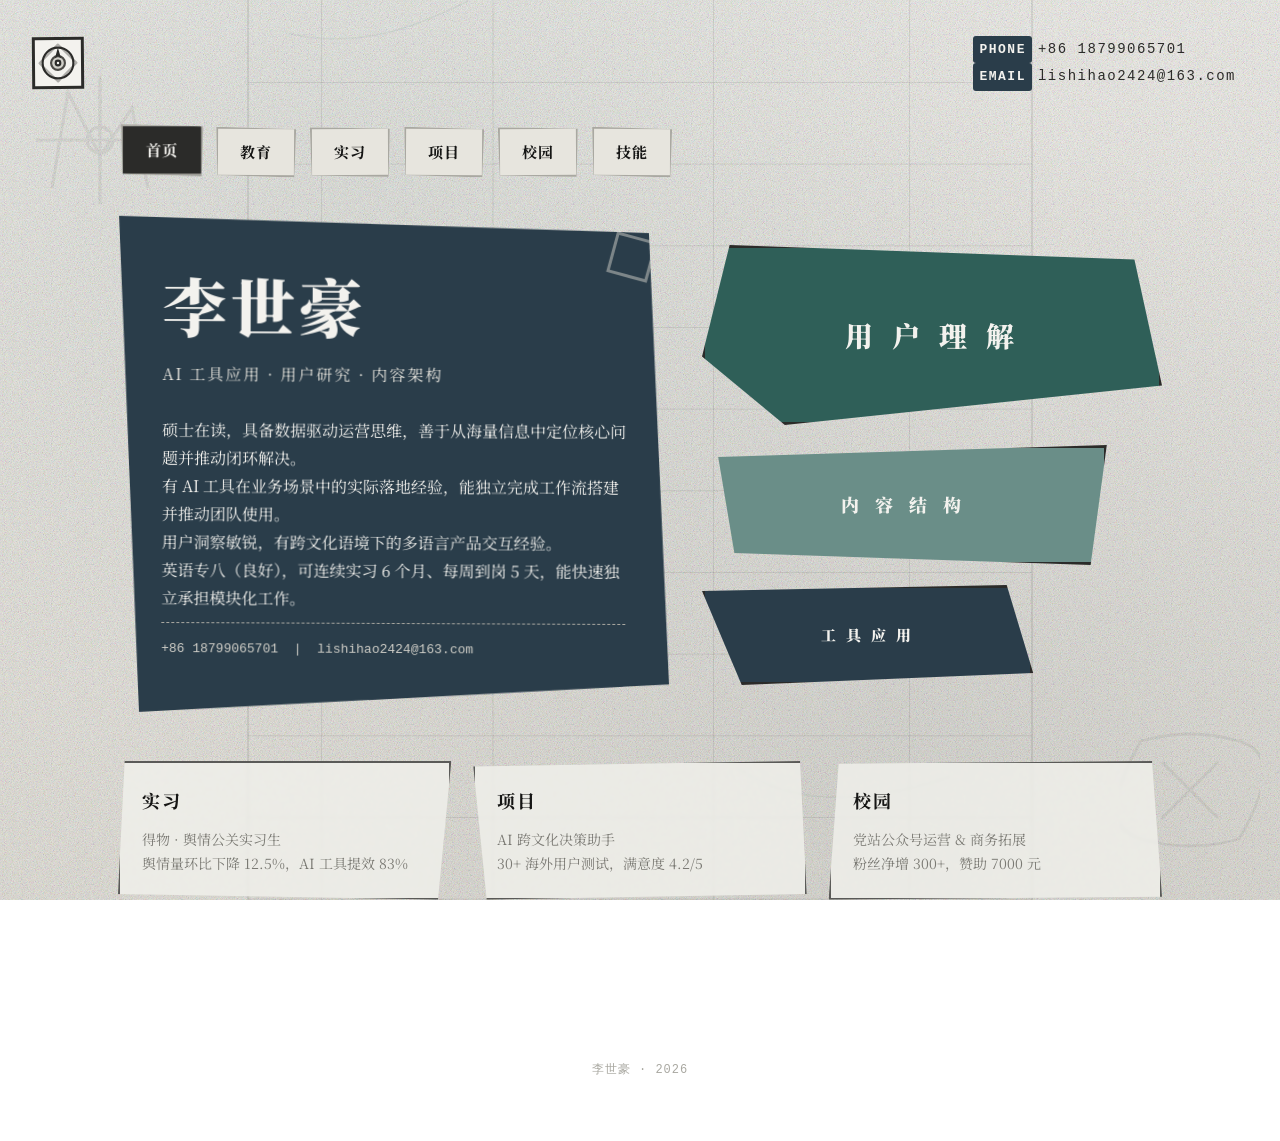
==== commit a5deb464: "舆情量16.5%改12.5%，AI工具使用率40%至78%改20%至81%" ====
--- a/index.html
+++ b/index.html
@@ -81,7 +81,7 @@
     <div class="cut-panel cut-2 anim-drift-3">
       <div style="padding:22px;">
         <h3 style="font-size:18px; margin-bottom:10px; letter-spacing:2px;">实习</h3>
-        <p style="font-size:14px; color:var(--stone-500);">得物 · 舆情公关实习生<br>舆情量环比下降 16.5%，AI 工具提效 83%</p>
+        <p style="font-size:14px; color:var(--stone-500);">得物 · 舆情公关实习生<br>舆情量环比下降 12.5%，AI 工具提效 83%</p>
       </div>
     </div>
     <div class="cut-panel cut-3 anim-drift-4">
@@ -110,3 +110,4 @@
 
 
 
+
